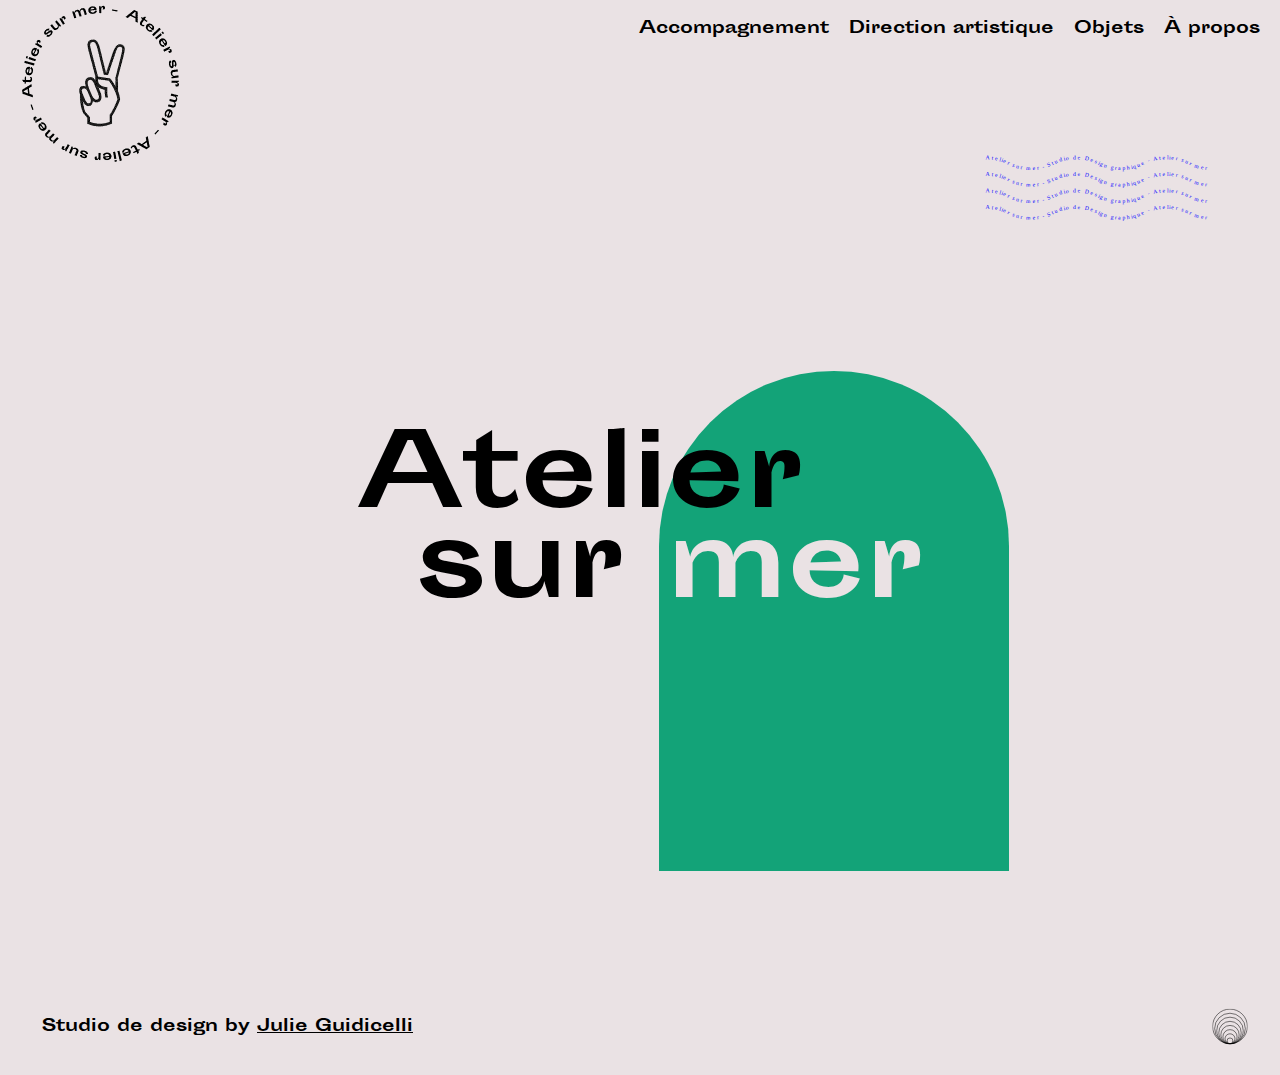
==== index.html @ bd299fdb "first commit" ====
<!DOCTYPE html>
<html lang="fr">
  <head>
    <meta charset="UTF-8" />
    <meta http-equiv="X-UA-Compatible" content="IE=edge" />
    <meta name="viewport" content="width=device-width, initial-scale=1.0" />
    <title>Atelier sur mer</title>
    <link rel="stylesheet" href="style.css" />
  </head>
  <body>
 
    <header class="header">
      <a href="./index.html" class="logolink"><img
        src="./sources/Atelier-sur-mer/logo_2.gif"
        alt="Logo du site Atelier sur mer"
        class="logo"
      /></a>
      
      <ul class="menu">
        <li class="menu__lien"><a href="./accompagnement.html">Accompagnement</a></li>
        <li class="menu__lien"><a href="./directionartistique.html">Direction artistique</a></li>
        <li class="menu__lien"><a>Objets</a></li>
        <li class="menu__lien"><a>À propos</a></li>
      </ul>
    </header>
    <section class="introduction">
        <div class="lobby">
          <h1 class="title">Atelier </br><span class="sur">sur</span> <span class="mer">mer</span></h1>
          <div class="frame">
            <video class="video"  autoplay loop width="400">

              <source src="./sources/horizon.mp4"
                      type="video/mp4">
          </video>
          </div>
        </div>
        <article id="article-introduction" class="article-introduction">
          <img class="close-btn" src="./sources/fermer.svg" alt="">
          <p class="short-introduction">Hello ,<br><br>
            Je suis Julie, une directrice artistique freelance &#129408; basée dans le Sud de
la France &#9728;. Mon studio Atelier sur mer &#128166; est un espace d’expression
qui expérimente &#129514; la notion de design et d’utilisateur. Entre graphisme &#128421;,
illustration &#9997; et paper design &#9986;, ma production explore des notions comme
le partage, la communauté &#128406; et l’engagement. Chacun de mes projets est
une histoire visuelle ludique construite en collaboration &#129309; avec mes clients.
Je crois en la collaboration et la diversité &#127752; pour créer des concepts
originaux &#129512; et pertinents. </p>
        </article>

      <img
        class="textvagues"
        src="./sources/texte_vagues.svg"
        alt="text Atelier sur mer en forme de vagues"
      />
      
    </section>
    <footer class="footer">

      <h2 class="textfooter">Studio de design by <span class="underlined-text">Julie Guidicelli</span></h2>
      <img class="coquillage" src="./sources/coquilage.svg" alt="image coquillage">
  </footer>
  
  <script src="./scripts/main.js"></script>
  <script src="./scripts/intersection_observer.js"></script>

  </body>
</html>
---- style.css ----
@font-face {
  font-family: "SportingGrotesque-Bold";
  src: url("fonts/SportingGrotesque-Bold.otf");
  src: url("fonts/SportingGrotesque-Bold.otf?#iefix") format("opentype");
  font-weight: normal;
  font-style: normal;
}

body {
  position: relative;
  font-family: "SportingGrotesque-Bold";
  margin: 0;
  padding: 0;
  background-color: #eae2e4;
  height: 100vh;
}

a {
  text-decoration: none;
  color: #000000;
}

#viewport {
  height: 100vh;
  display: -webkit-box;
  display: -ms-flexbox;
  display: flex;
  -webkit-box-orient: vertical;
  -webkit-box-direction: normal;
      -ms-flex-direction: column;
          flex-direction: column;
  -webkit-box-pack: start;
      -ms-flex-pack: start;
          justify-content: flex-start;
  -webkit-box-align: center;
      -ms-flex-align: center;
          align-items: center;
}

.header {
  width: 100%;
  display: -webkit-box;
  display: -ms-flexbox;
  display: flex;
  -webkit-box-orient: horizontal;
  -webkit-box-direction: normal;
      -ms-flex-direction: row;
          flex-direction: row;
  -webkit-box-pack: end;
      -ms-flex-pack: end;
          justify-content: flex-end;
  -webkit-box-align: start;
      -ms-flex-align: start;
          align-items: flex-start;
}

.logo {
  position: absolute;
  top: -16px;
  left: 3px;
  width: 200px;
}

.title {
  z-index: 1;
  font-size: 100px;
  line-height: 90%;
}

.menu {
  display: -webkit-box;
  display: -ms-flexbox;
  display: flex;
  -webkit-box-orient: horizontal;
  -webkit-box-direction: normal;
      -ms-flex-direction: row;
          flex-direction: row;
  -webkit-box-pack: center;
      -ms-flex-pack: center;
          justify-content: center;
  -webkit-box-align: center;
      -ms-flex-align: center;
          align-items: center;
  list-style-type: none;
}

.menu__lien {
  font-size: 16px;
  padding-right: 20px;
}

.menu__lien:hover {
  text-decoration: underline;
  cursor: pointer;
}

.introduction {
  position: relative;
  margin-top: 20px;
  display: -webkit-box;
  display: -ms-flexbox;
  display: flex;
  -webkit-box-orient: horizontal;
  -webkit-box-direction: normal;
      -ms-flex-direction: row;
          flex-direction: row;
  -webkit-box-pack: center;
      -ms-flex-pack: center;
          justify-content: center;
  -webkit-box-align: center;
      -ms-flex-align: center;
          align-items: center;
  width: 100%;
  min-height: 100vh;
}

.article-introduction {
  position: absolute;
  display: none;
  -webkit-box-orient: horizontal;
  -webkit-box-direction: reverse;
      -ms-flex-direction: row-reverse;
          flex-direction: row-reverse;
  -webkit-box-pack: justify;
      -ms-flex-pack: justify;
          justify-content: space-between;
  -webkit-box-align: start;
      -ms-flex-align: start;
          align-items: flex-start;
  z-index: 5;
  border: solid;
  color: #0000ff;
  left: 50%;
  top: 100px;
  margin-left: -292px;
  width: 584px;
  background-color: #eae2e4;
}

.short-introduction {
  font-size: 12px;
  padding: 50px;
}

.close-btn {
  width: 27px;
  margin: 10px;
}

.mer {
  color: #eae2e4;
}

.textvagues {
  width: 266px;
  position: absolute;
  top: 52px;
  right: 50px;
}

.starwave {
  height: 800px;
}

.frame {
  position: absolute;
  top: 0px;
  right: 0px;
  background-color: #13a378;
  height: 500px;
  width: 350px;
  border-top-left-radius: 175px;
  border-top-right-radius: 175px;
}

.video {
  position: absolute;
  height: 100%;
  width: 100%;
  -o-object-fit: cover;
     object-fit: cover;
  border-top-left-radius: 175px;
  border-top-right-radius: 175px;
}

#starwaveleft {
  position: absolute;
  height: 462px;
  bottom: 80px;
  left: 33px;
}

#starwaveright {
  position: absolute;
  height: 462px;
  bottom: 80px;
  right: 33px;
}

.footer {
  display: -webkit-box;
  display: -ms-flexbox;
  display: flex;
  -webkit-box-orient: horizontal;
  -webkit-box-direction: normal;
      -ms-flex-direction: row;
          flex-direction: row;
  -webkit-box-pack: justify;
      -ms-flex-pack: justify;
          justify-content: space-between;
  -webkit-box-align: center;
      -ms-flex-align: center;
          align-items: center;
  width: 100%;
}

.textfooter {
  position: relative;
  left: 42px;
  font-size: 16px;
}

.lobby {
  position: relative;
  display: -webkit-box;
  display: -ms-flexbox;
  display: flex;
  -webkit-box-orient: horizontal;
  -webkit-box-direction: normal;
      -ms-flex-direction: row;
          flex-direction: row;
  -webkit-box-pack: center;
      -ms-flex-pack: center;
          justify-content: center;
  -webkit-box-align: center;
      -ms-flex-align: center;
          align-items: center;
  width: 738.188px;
  height: 100%;
}

.coquillage {
  position: relative;
  width: 100px;
}

.underlined-text {
  text-decoration: underline;
}

.underlined-text:hover {
  cursor: pointer;
}

.sur {
  padding-left: 59px;
}

.content {
  margin-top: 114px;
  width: 100%;
  display: -webkit-box;
  display: -ms-flexbox;
  display: flex;
  -webkit-box-orient: vertical;
  -webkit-box-direction: normal;
      -ms-flex-direction: column;
          flex-direction: column;
  -webkit-box-pack: center;
      -ms-flex-pack: center;
          justify-content: center;
  -webkit-box-align: center;
      -ms-flex-align: center;
          align-items: center;
}

.projects {
  width: 85%;
  display: -webkit-box;
  display: -ms-flexbox;
  display: flex;
  -webkit-box-orient: horizontal;
  -webkit-box-direction: normal;
      -ms-flex-direction: row;
          flex-direction: row;
  -webkit-box-pack: start;
      -ms-flex-pack: start;
          justify-content: flex-start;
  -webkit-box-align: center;
      -ms-flex-align: center;
          align-items: center;
  -ms-flex-wrap: wrap;
      flex-wrap: wrap;
}

.project {
  position: relative;
  display: -webkit-box;
  display: -ms-flexbox;
  display: flex;
  -webkit-box-orient: horizontal;
  -webkit-box-direction: normal;
      -ms-flex-direction: row;
          flex-direction: row;
  -webkit-box-pack: end;
      -ms-flex-pack: end;
          justify-content: flex-end;
  -webkit-box-align: start;
      -ms-flex-align: start;
          align-items: flex-start;
  width: 48%;
  height: 250px;
  margin: 1%;
  opacity: 0;
  -webkit-transform: translateY(50%);
          transform: translateY(50%);
  -webkit-transition: all 0.7s ease-in-out;
  transition: all 0.7s ease-in-out;
}

.project__img {
  width: 100%;
  height: 100%;
  -o-object-fit: cover;
     object-fit: cover;
}

.project__pastille {
  display: none;
  position: absolute;
  top: 0;
  right: 0;
  width: 20%;
}

.accompagnement {
  width: 100%;
}

.accompagnement__titre {
  width: 100%;
  display: -webkit-box;
  display: -ms-flexbox;
  display: flex;
  -webkit-box-orient: horizontal;
  -webkit-box-direction: normal;
      -ms-flex-direction: row;
          flex-direction: row;
  -webkit-box-pack: center;
      -ms-flex-pack: center;
          justify-content: center;
  -webkit-box-align: end;
      -ms-flex-align: end;
          align-items: flex-end;
}

.accompagnement__titre--img {
  width: 10%;
}

.accompagnement__titre--h1 {
  font-size: 16px;
}

.steps {
  width: 90%;
  display: -webkit-box;
  display: -ms-flexbox;
  display: flex;
  -webkit-box-orient: horizontal;
  -webkit-box-direction: normal;
      -ms-flex-direction: row;
          flex-direction: row;
  -webkit-box-pack: center;
      -ms-flex-pack: center;
          justify-content: center;
  -webkit-box-align: center;
      -ms-flex-align: center;
          align-items: center;
  -ms-flex-wrap: wrap;
      flex-wrap: wrap;
}

.step {
  width: 30%;
  margin: 1%;
  display: -webkit-box;
  display: -ms-flexbox;
  display: flex;
  -webkit-box-orient: vertical;
  -webkit-box-direction: normal;
      -ms-flex-direction: column;
          flex-direction: column;
  -webkit-box-pack: start;
      -ms-flex-pack: start;
          justify-content: flex-start;
  -webkit-box-align: center;
      -ms-flex-align: center;
          align-items: center;
}

.step__gif {
  width: 50%;
}

.step__titre {
  font-size: 12px;
}

.coquillage__footer {
  width: 100%;
  display: -webkit-box;
  display: -ms-flexbox;
  display: flex;
  -webkit-box-orient: horizontal;
  -webkit-box-direction: normal;
      -ms-flex-direction: row;
          flex-direction: row;
  -webkit-box-pack: center;
      -ms-flex-pack: center;
          justify-content: center;
  -webkit-box-align: center;
      -ms-flex-align: center;
          align-items: center;
}

.coquillage__footer--img {
  width: 100px;
}
/*# sourceMappingURL=style.css.map */
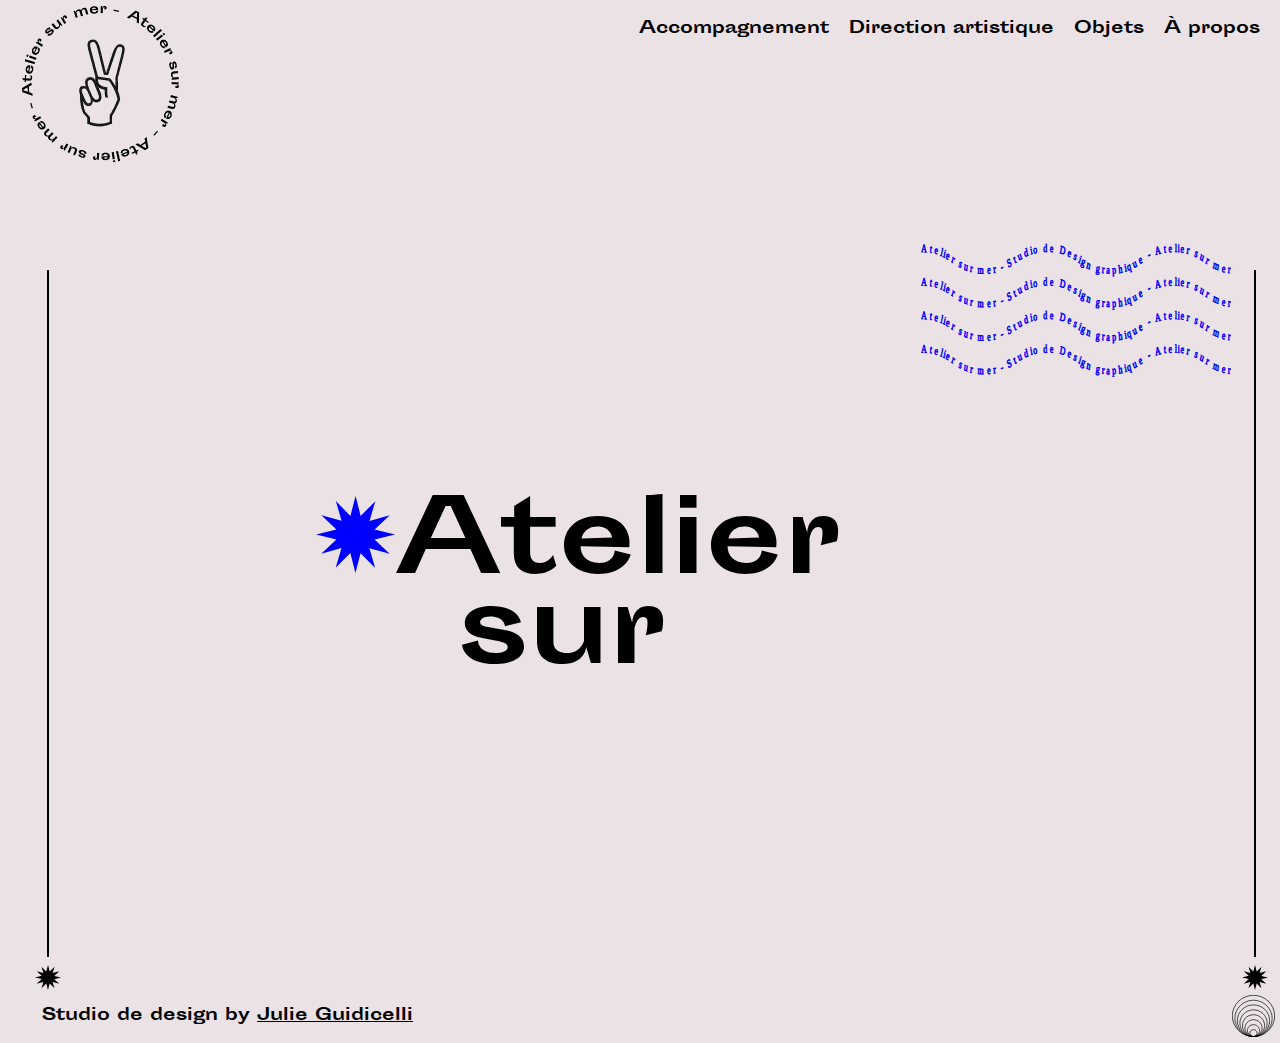
==== commit 28e7bea1: "fin de la page d'acceuil" ====
--- a/index.html
+++ b/index.html
@@ -25,7 +25,7 @@
     </header>
     <section class="introduction">
         <div class="lobby">
-          <h1 class="title">Atelier </br><span class="sur">sur</span> <span class="mer">mer</span></h1>
+          <h1 class="title"><img class="blue_star" src="./sources/etoile_bleue.svg" alt="">Atelier </br><span class="sur">sur</span> <span class="mer">mer</span></h1>
           <div class="frame">
             <video class="video"  autoplay loop width="400">
 
@@ -49,19 +49,28 @@
 
       <img
         class="textvagues"
-        src="./sources/texte_vagues.svg"
+        src="./sources/texte_vagues2.svg"
         alt="text Atelier sur mer en forme de vagues"
       />
-      
+      <aside id="rightflag">
+      <div class="rightflag_bar"></div>
+      <img class="blackstar" src="/sources/etoile_noire.svg" alt="étoile noire">
+    </aside>
+    <aside id="leftflag">
+      <div class="leftflag_bar"></div>
+      <img class="blackstar" src="/sources/etoile_noire.svg" alt="étoile noire">
+    </aside>
     </section>
+    
     <footer class="footer">
 
       <h2 class="textfooter">Studio de design by <span class="underlined-text">Julie Guidicelli</span></h2>
-      <img class="coquillage" src="./sources/coquilage.svg" alt="image coquillage">
+      <img class="coquillage" src="./sources/coquilage2.svg" alt="image coquillage">
   </footer>
   
   <script src="./scripts/main.js"></script>
   <script src="./scripts/intersection_observer.js"></script>
+  <script src="./scripts/resize_stars.js"></script>
 
   </body>
 </html>
--- a/style.css
+++ b/style.css
@@ -4,6 +4,65 @@
   src: url("fonts/SportingGrotesque-Bold.otf?#iefix") format("opentype");
   font-weight: normal;
   font-style: normal;
+}
+
+@-webkit-keyframes video {
+  0% {
+    width: 0px;
+    border-top-left-radius: none;
+    border-top-right-radius: none;
+  }
+  100% {
+    width: 350px;
+    border-top-left-radius: 175px;
+    border-top-right-radius: 175px;
+  }
+}
+
+@keyframes video {
+  0% {
+    width: 0px;
+    border-top-left-radius: none;
+    border-top-right-radius: none;
+  }
+  100% {
+    width: 350px;
+    border-top-left-radius: 175px;
+    border-top-right-radius: 175px;
+  }
+}
+
+@-webkit-keyframes title {
+  0% {
+    display: none;
+    opacity: 0;
+  }
+  50% {
+    display: none;
+    opacity: 0;
+  }
+  100% {
+    display: -webkit-box;
+    display: flex;
+    opacity: 1;
+  }
+}
+
+@keyframes title {
+  0% {
+    display: none;
+    opacity: 0;
+  }
+  50% {
+    display: none;
+    opacity: 0;
+  }
+  100% {
+    display: -webkit-box;
+    display: -ms-flexbox;
+    display: flex;
+    opacity: 1;
+  }
 }
 
 body {
@@ -39,6 +98,7 @@
 
 .header {
   width: 100%;
+  height: 170px;
   display: -webkit-box;
   display: -ms-flexbox;
   display: flex;
@@ -65,6 +125,12 @@
   z-index: 1;
   font-size: 100px;
   line-height: 90%;
+  -webkit-animation: title 6s;
+          animation: title 6s;
+}
+
+.blue_star {
+  width: 79px;
 }
 
 .menu {
@@ -111,7 +177,7 @@
       -ms-flex-align: center;
           align-items: center;
   width: 100%;
-  min-height: 100vh;
+  height: 800px;
 }
 
 .article-introduction {
@@ -152,10 +218,10 @@
 }
 
 .textvagues {
-  width: 266px;
+  width: 310px;
   position: absolute;
   top: 52px;
-  right: 50px;
+  right: 49px;
 }
 
 .starwave {
@@ -166,11 +232,13 @@
   position: absolute;
   top: 0px;
   right: 0px;
-  background-color: #13a378;
-  height: 500px;
+  background-color: transparent;
+  height: 646px;
   width: 350px;
   border-top-left-radius: 175px;
   border-top-right-radius: 175px;
+  -webkit-animation: video 2s;
+          animation: video 2s;
 }
 
 .video {
@@ -181,6 +249,8 @@
      object-fit: cover;
   border-top-left-radius: 175px;
   border-top-right-radius: 175px;
+  -webkit-animation: video 4s;
+          animation: video 4s;
 }
 
 #starwaveleft {
@@ -235,13 +305,14 @@
   -webkit-box-align: center;
       -ms-flex-align: center;
           align-items: center;
-  width: 738.188px;
+  width: 812.188px;
   height: 100%;
 }
 
 .coquillage {
   position: relative;
-  width: 100px;
+  right: 5px;
+  width: 43px;
 }
 
 .underlined-text {
@@ -253,7 +324,7 @@
 }
 
 .sur {
-  padding-left: 59px;
+  padding-left: 142px;
 }
 
 .content {
@@ -283,9 +354,8 @@
   -webkit-box-direction: normal;
       -ms-flex-direction: row;
           flex-direction: row;
-  -webkit-box-pack: start;
-      -ms-flex-pack: start;
-          justify-content: flex-start;
+  -ms-flex-pack: distribute;
+      justify-content: space-around;
   -webkit-box-align: center;
       -ms-flex-align: center;
           align-items: center;
@@ -308,7 +378,7 @@
   -webkit-box-align: start;
       -ms-flex-align: start;
           align-items: flex-start;
-  width: 48%;
+  width: 100%;
   height: 250px;
   margin: 1%;
   opacity: 0;
@@ -333,6 +403,10 @@
   width: 20%;
 }
 
+.projects__liens {
+  width: 48%;
+}
+
 .accompagnement {
   width: 100%;
 }
@@ -355,7 +429,7 @@
 }
 
 .accompagnement__titre--img {
-  width: 10%;
+  width: 57px;
 }
 
 .accompagnement__titre--h1 {
@@ -427,4 +501,113 @@
 .coquillage__footer--img {
   width: 100px;
 }
+
+.project_picture {
+  width: 100%;
+  -o-object-fit: cover;
+     object-fit: cover;
+}
+
+.project_video {
+  width: 100%;
+  -o-object-fit: cover;
+     object-fit: cover;
+}
+
+.section_summary {
+  display: -webkit-box;
+  display: -ms-flexbox;
+  display: flex;
+  -webkit-box-orient: vertical;
+  -webkit-box-direction: normal;
+      -ms-flex-direction: column;
+          flex-direction: column;
+  -webkit-box-pack: center;
+      -ms-flex-pack: center;
+          justify-content: center;
+  -webkit-box-align: center;
+      -ms-flex-align: center;
+          align-items: center;
+  background-color: black;
+  width: 100%;
+  height: 500px;
+}
+
+.section_summary__title {
+  color: white;
+  font-size: 16px;
+}
+
+.section_summary__date {
+  color: white;
+  font-size: 12px;
+}
+
+.section_summary__description {
+  color: white;
+  font-size: 8px;
+  margin-top: 50px;
+  text-align: center;
+  width: 70%;
+}
+
+#rightflag {
+  position: absolute;
+  display: -webkit-box;
+  display: -ms-flexbox;
+  display: flex;
+  -webkit-box-orient: vertical;
+  -webkit-box-direction: normal;
+      -ms-flex-direction: column;
+          flex-direction: column;
+  -webkit-box-pack: end;
+      -ms-flex-pack: end;
+          justify-content: flex-end;
+  -webkit-box-align: center;
+      -ms-flex-align: center;
+          align-items: center;
+  right: 24px;
+  bottom: 0px;
+  height: 90%;
+  width: 2px;
+}
+
+.rightflag_bar {
+  background-color: #000000;
+  width: 100%;
+  height: 100%;
+  margin-bottom: 8px;
+}
+
+.blackstar {
+  width: 26px;
+}
+
+#leftflag {
+  position: absolute;
+  display: -webkit-box;
+  display: -ms-flexbox;
+  display: flex;
+  -webkit-box-orient: vertical;
+  -webkit-box-direction: normal;
+      -ms-flex-direction: column;
+          flex-direction: column;
+  -webkit-box-pack: end;
+      -ms-flex-pack: end;
+          justify-content: flex-end;
+  -webkit-box-align: center;
+      -ms-flex-align: center;
+          align-items: center;
+  left: 47px;
+  bottom: 0px;
+  height: 90%;
+  width: 2px;
+}
+
+.leftflag_bar {
+  background-color: #000000;
+  width: 100%;
+  height: 100%;
+  margin-bottom: 8px;
+}
 /*# sourceMappingURL=style.css.map */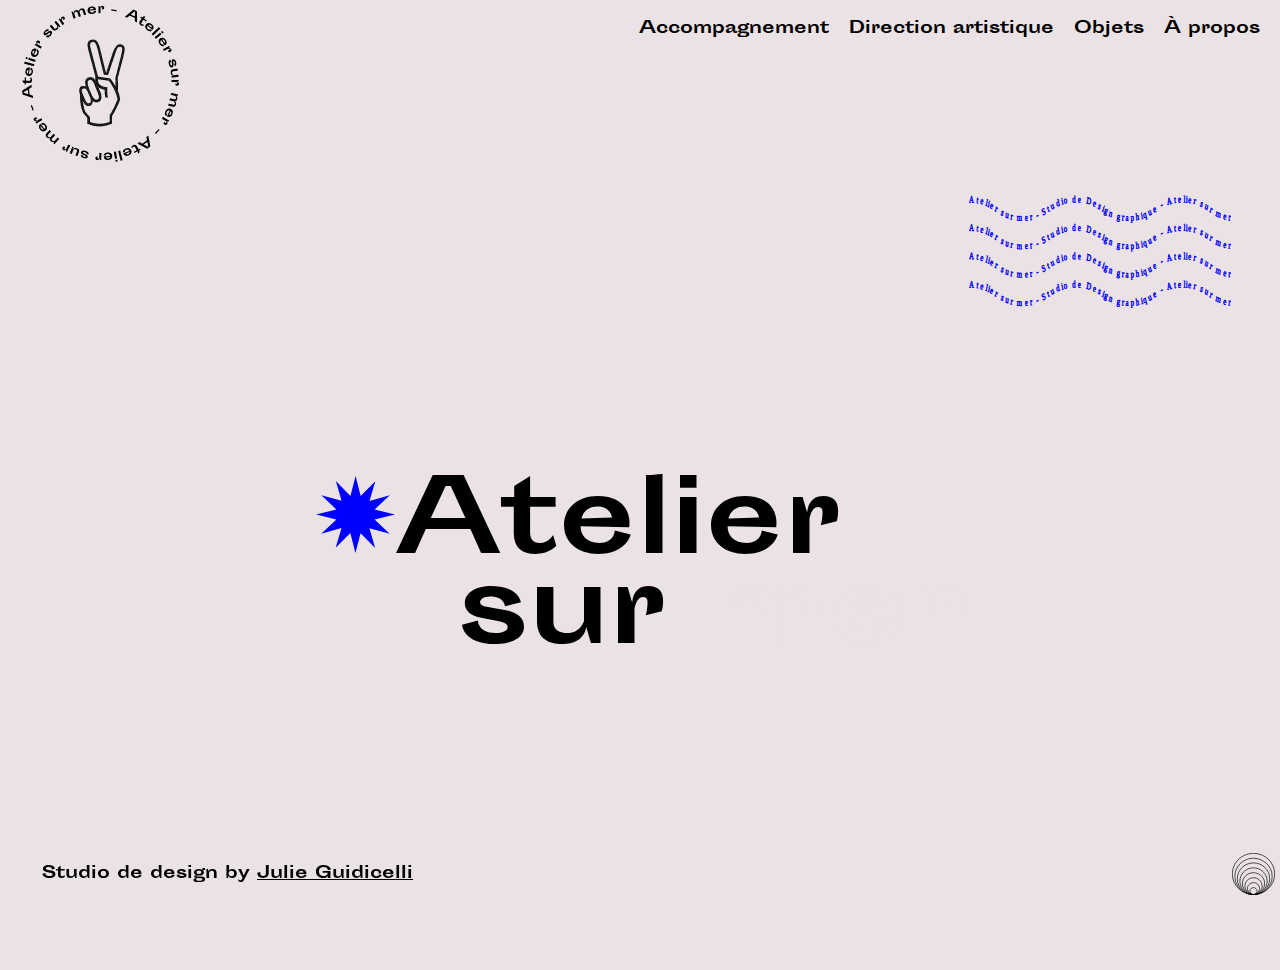
==== commit 60a837bf: "Page d'acceuil finalisée et animation des pages projets en cours" ====
--- a/index.html
+++ b/index.html
@@ -7,7 +7,7 @@
     <title>Atelier sur mer</title>
     <link rel="stylesheet" href="style.css" />
   </head>
-  <body>
+  <body class="body-lobby">
  
     <header class="header">
       <a href="./index.html" class="logolink"><img
@@ -20,7 +20,7 @@
         <li class="menu__lien"><a href="./accompagnement.html">Accompagnement</a></li>
         <li class="menu__lien"><a href="./directionartistique.html">Direction artistique</a></li>
         <li class="menu__lien"><a>Objets</a></li>
-        <li class="menu__lien"><a>À propos</a></li>
+        <li class="menu__lien"><a href="./a_propos.html">À propos</a></li>
       </ul>
     </header>
     <section class="introduction">
@@ -52,17 +52,9 @@
         src="./sources/texte_vagues2.svg"
         alt="text Atelier sur mer en forme de vagues"
       />
-      <aside id="rightflag">
-      <div class="rightflag_bar"></div>
-      <img class="blackstar" src="/sources/etoile_noire.svg" alt="étoile noire">
-    </aside>
-    <aside id="leftflag">
-      <div class="leftflag_bar"></div>
-      <img class="blackstar" src="/sources/etoile_noire.svg" alt="étoile noire">
-    </aside>
     </section>
     
-    <footer class="footer">
+    <footer class="footer-lobby">
 
       <h2 class="textfooter">Studio de design by <span class="underlined-text">Julie Guidicelli</span></h2>
       <img class="coquillage" src="./sources/coquilage2.svg" alt="image coquillage">
--- a/style.css
+++ b/style.css
@@ -71,7 +71,10 @@
   margin: 0;
   padding: 0;
   background-color: #eae2e4;
-  height: 100vh;
+}
+
+.body-lobby {
+  height: 100%;
 }
 
 a {
@@ -161,8 +164,6 @@
 }
 
 .introduction {
-  position: relative;
-  margin-top: 20px;
   display: -webkit-box;
   display: -ms-flexbox;
   display: flex;
@@ -197,7 +198,7 @@
   border: solid;
   color: #0000ff;
   left: 50%;
-  top: 100px;
+  top: 20%;
   margin-left: -292px;
   width: 584px;
   background-color: #eae2e4;
@@ -213,14 +214,18 @@
   margin: 10px;
 }
 
+.close-btn:hover {
+  cursor: pointer;
+}
+
 .mer {
   color: #eae2e4;
 }
 
 .textvagues {
-  width: 310px;
-  position: absolute;
-  top: 52px;
+  width: 262px;
+  position: absolute;
+  top: 20%;
   right: 49px;
 }
 
@@ -267,7 +272,9 @@
   right: 33px;
 }
 
-.footer {
+.footer-lobby {
+  position: fixed;
+  bottom: 0px;
   display: -webkit-box;
   display: -ms-flexbox;
   display: flex;
@@ -284,6 +291,23 @@
   width: 100%;
 }
 
+.footer {
+  display: -webkit-box;
+  display: -ms-flexbox;
+  display: flex;
+  -webkit-box-orient: horizontal;
+  -webkit-box-direction: normal;
+      -ms-flex-direction: row;
+          flex-direction: row;
+  -webkit-box-pack: justify;
+      -ms-flex-pack: justify;
+          justify-content: space-between;
+  -webkit-box-align: center;
+      -ms-flex-align: center;
+          align-items: center;
+  width: 100%;
+}
+
 .textfooter {
   position: relative;
   left: 42px;
@@ -328,7 +352,6 @@
 }
 
 .content {
-  margin-top: 114px;
   width: 100%;
   display: -webkit-box;
   display: -ms-flexbox;
@@ -434,6 +457,7 @@
 
 .accompagnement__titre--h1 {
   font-size: 16px;
+  margin-left: 20px;
 }
 
 .steps {
@@ -482,6 +506,8 @@
 }
 
 .coquillage__footer {
+  position: fixed;
+  bottom: 0px;
   width: 100%;
   display: -webkit-box;
   display: -ms-flexbox;
@@ -508,10 +534,47 @@
      object-fit: cover;
 }
 
-.project_video {
+.project_picture__with_frame {
+  width: 95%;
+  margin: 20px 0px;
+}
+
+.project_picture__left {
+  width: 100%;
+}
+
+.project_picture__right {
+  width: 100%;
+}
+
+.project_picture__front {
   width: 100%;
   -o-object-fit: cover;
      object-fit: cover;
+  z-index: 3;
+}
+
+.frame-left {
+  width: 45%;
+  height: 100%;
+}
+
+.frame-right {
+  width: 45%;
+  height: 100%;
+}
+
+.project_video {
+  width: 100%;
+  -o-object-fit: cover;
+     object-fit: cover;
+}
+
+.project_video__with_frame {
+  width: 95%;
+  margin: 20px 0px;
+  -o-object-fit: fill;
+     object-fit: fill;
 }
 
 .section_summary {
@@ -551,63 +614,228 @@
   width: 70%;
 }
 
-#rightflag {
-  position: absolute;
-  display: -webkit-box;
-  display: -ms-flexbox;
-  display: flex;
-  -webkit-box-orient: vertical;
-  -webkit-box-direction: normal;
-      -ms-flex-direction: column;
-          flex-direction: column;
+.section_summary__description {
+  color: white;
+  font-size: 10px;
+  margin-top: 50px;
+  text-align: center;
+  width: 70%;
+}
+
+.section_summary__work {
+  color: white;
+  font-size: 12px;
+  margin: 0px;
+  text-align: center;
+  width: 70%;
+}
+
+.a_propos {
+  width: 100%;
+  display: -webkit-box;
+  display: -ms-flexbox;
+  display: flex;
+  -webkit-box-orient: horizontal;
+  -webkit-box-direction: normal;
+      -ms-flex-direction: row;
+          flex-direction: row;
+  -webkit-box-pack: center;
+      -ms-flex-pack: center;
+          justify-content: center;
+  -webkit-box-align: center;
+      -ms-flex-align: center;
+          align-items: center;
+}
+
+.photo_julie {
+  width: 433px;
+}
+
+.paragraphe_a_propos {
+  color: #0000ff;
+  font-size: 12px;
+}
+
+.projet_picto {
+  width: 137px;
+}
+
+.animation_grand_bain2 {
+  position: relative;
+  display: -webkit-box;
+  display: -ms-flexbox;
+  display: flex;
+  -webkit-box-orient: horizontal;
+  -webkit-box-direction: normal;
+      -ms-flex-direction: row;
+          flex-direction: row;
+  -webkit-box-pack: start;
+      -ms-flex-pack: start;
+          justify-content: flex-start;
+  -webkit-box-align: center;
+      -ms-flex-align: center;
+          align-items: center;
+  width: 100%;
+  height: 1000px;
+  background-color: #000000;
+}
+
+.picture_animated1 {
+  width: 600px;
+  padding-left: 50px;
+}
+
+.picture_animated2 {
+  position: absolute;
+  width: 350px;
+  top: 100px;
+  left: 694px;
+}
+
+.picture_animated3 {
+  position: absolute;
+  width: 571px;
+  bottom: -70px;
+  right: -117px;
+}
+
+.picture_animated4 {
+  position: absolute;
+  width: 500px;
+  bottom: -35px;
+  right: -35px;
+}
+
+.picture_frame {
+  display: -webkit-box;
+  display: -ms-flexbox;
+  display: flex;
+  -webkit-box-orient: horizontal;
+  -webkit-box-direction: normal;
+      -ms-flex-direction: row;
+          flex-direction: row;
+  -webkit-box-pack: center;
+      -ms-flex-pack: center;
+          justify-content: center;
+  -webkit-box-align: center;
+      -ms-flex-align: center;
+          align-items: center;
+  width: 100%;
+}
+
+.picture_frame__doublepics {
+  display: -webkit-box;
+  display: -ms-flexbox;
+  display: flex;
+  -webkit-box-orient: horizontal;
+  -webkit-box-direction: normal;
+      -ms-flex-direction: row;
+          flex-direction: row;
+  -ms-flex-pack: distribute;
+      justify-content: space-around;
+  -webkit-box-align: center;
+      -ms-flex-align: center;
+          align-items: center;
+  width: 100%;
+}
+
+.double_pictures_frame {
+  display: -webkit-box;
+  display: -ms-flexbox;
+  display: flex;
+  -webkit-box-orient: horizontal;
+  -webkit-box-direction: normal;
+      -ms-flex-direction: row;
+          flex-direction: row;
+  -webkit-box-pack: space-evenly;
+      -ms-flex-pack: space-evenly;
+          justify-content: space-evenly;
+  -webkit-box-align: center;
+      -ms-flex-align: center;
+          align-items: center;
+  width: 100%;
+}
+
+.frame_for_landscape {
+  position: relative;
+}
+
+.animation_landscape {
+  position: absolute;
+  z-index: 2;
+  bottom: -128px;
+  left: 0px;
+  width: 100%;
+}
+
+.animation-frame {
+  overflow: hidden;
+  position: relative;
+  display: -webkit-box;
+  display: -ms-flexbox;
+  display: flex;
+  -webkit-box-orient: horizontal;
+  -webkit-box-direction: normal;
+      -ms-flex-direction: row;
+          flex-direction: row;
+  -webkit-box-pack: start;
+      -ms-flex-pack: start;
+          justify-content: flex-start;
+  -webkit-box-align: center;
+      -ms-flex-align: center;
+          align-items: center;
+  width: 100%;
+  height: 885px;
+}
+
+.project_picture_absolute {
+  width: 310.99px;
+  height: 465.573px;
+  padding-left: 40px;
+}
+
+.project_picture_absolute2 {
+  position: relative;
+  top: -164px;
+  width: 100%;
+  z-index: 1;
+}
+
+.project_picture_absolute3 {
+  position: relative;
+  top: -164px;
+  right: 50px;
+  width: 100%;
+  z-index: 1;
+}
+
+.swim_frame {
+  position: absolute;
+  height: 465.573px;
+}
+
+.photograph {
+  display: -webkit-box;
+  display: -ms-flexbox;
+  display: flex;
+  -webkit-box-orient: horizontal;
+  -webkit-box-direction: normal;
+      -ms-flex-direction: row;
+          flex-direction: row;
   -webkit-box-pack: end;
       -ms-flex-pack: end;
           justify-content: flex-end;
   -webkit-box-align: center;
       -ms-flex-align: center;
           align-items: center;
-  right: 24px;
-  bottom: 0px;
-  height: 90%;
-  width: 2px;
-}
-
-.rightflag_bar {
-  background-color: #000000;
-  width: 100%;
-  height: 100%;
-  margin-bottom: 8px;
-}
-
-.blackstar {
-  width: 26px;
-}
-
-#leftflag {
-  position: absolute;
-  display: -webkit-box;
-  display: -ms-flexbox;
-  display: flex;
-  -webkit-box-orient: vertical;
-  -webkit-box-direction: normal;
-      -ms-flex-direction: column;
-          flex-direction: column;
-  -webkit-box-pack: end;
-      -ms-flex-pack: end;
-          justify-content: flex-end;
-  -webkit-box-align: center;
-      -ms-flex-align: center;
-          align-items: center;
-  left: 47px;
-  bottom: 0px;
-  height: 90%;
-  width: 2px;
-}
-
-.leftflag_bar {
-  background-color: #000000;
-  width: 100%;
-  height: 100%;
-  margin-bottom: 8px;
+  width: 100%;
+}
+
+.photograph__text {
+  display: block;
+  width: 100%;
+  font-size: 12px;
+  text-align: end;
+  padding-right: 20px;
 }
 /*# sourceMappingURL=style.css.map */